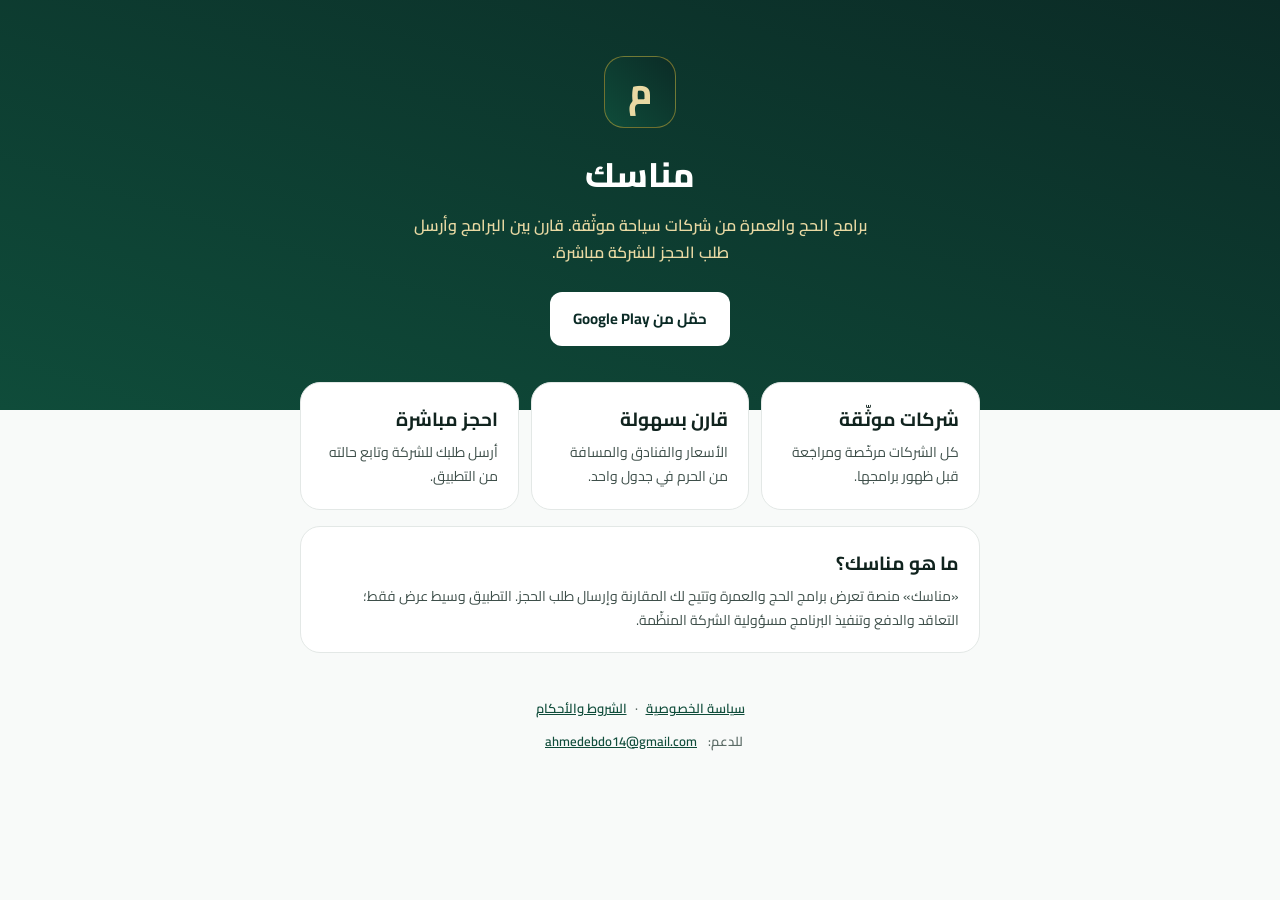
==== index.html @ dbce00e9 "Add files via upload" ====
<!doctype html>
<html lang="ar" dir="rtl">
<head>
<meta charset="utf-8">
<meta name="viewport" content="width=device-width, initial-scale=1">
<title>مناسك · برامج الحج والعمرة من شركات موثّقة</title>
<meta name="description" content="مناسك: قارن برامج الحج والعمرة من شركات سياحة موثّقة وأرسل طلب الحجز مباشرة.">
<meta property="og:type" content="website">
<meta property="og:site_name" content="مناسك">
<meta property="og:locale" content="ar_AR">
<meta property="og:title" content="مناسك">
<meta property="og:description" content="برامج الحج والعمرة من شركات موثّقة. قارن واحجز بسهولة.">
<meta property="og:image" content="https://manasik-app.github.io/og.png">
<meta property="og:image:width" content="1200">
<meta property="og:image:height" content="630">
<meta name="twitter:card" content="summary_large_image">
<meta name="theme-color" content="#0f4c3a">
<link rel="stylesheet" href="style.css">
</head>
<body>
<header class="hero">
  <div class="logo" aria-hidden="true">م</div>
  <h1>مناسك</h1>
  <p>برامج الحج والعمرة من شركات سياحة موثّقة. قارن بين البرامج وأرسل طلب الحجز للشركة مباشرة.</p>
  <a class="btn btn-light" href="https://play.google.com/store/apps/details?id=com.manasik.app">حمّل من Google Play</a>
</header>

<main class="wrap">
  <section class="features">
    <div class="card"><h2>شركات موثّقة</h2><p>كل الشركات مرخّصة ومراجَعة قبل ظهور برامجها.</p></div>
    <div class="card"><h2>قارن بسهولة</h2><p>الأسعار والفنادق والمسافة من الحرم في جدول واحد.</p></div>
    <div class="card"><h2>احجز مباشرة</h2><p>أرسل طلبك للشركة وتابع حالته من التطبيق.</p></div>
  </section>

  <div class="card">
    <h2>ما هو مناسك؟</h2>
    <p>«مناسك» منصة تعرض برامج الحج والعمرة وتتيح لك المقارنة وإرسال طلب الحجز. التطبيق وسيط عرض فقط؛ التعاقد والدفع وتنفيذ البرنامج مسؤولية الشركة المنظِّمة.</p>
  </div>
</main>

<footer>
  <a href="privacy.html">سياسة الخصوصية</a>·<a href="terms.html">الشروط والأحكام</a>
  <div style="margin-top:10px">للدعم: <a href="mailto:ahmedebdo14@gmail.com">ahmedebdo14@gmail.com</a></div>
</footer>
</body>
</html>
---- style.css ----
/* موقع مناسك الثابت — ألوان وخط التطبيق (Cairo مستضاف محليًا، بلا طلبات لجهات خارجية). */
@font-face { font-family: "Cairo"; font-weight: 400; src: url("fonts/Cairo-Regular.ttf") format("truetype"); font-display: swap; }
@font-face { font-family: "Cairo"; font-weight: 600; src: url("fonts/Cairo-SemiBold.ttf") format("truetype"); font-display: swap; }
@font-face { font-family: "Cairo"; font-weight: 700; src: url("fonts/Cairo-Bold.ttf") format("truetype"); font-display: swap; }
@font-face { font-family: "Cairo"; font-weight: 800; src: url("fonts/Cairo-ExtraBold.ttf") format("truetype"); font-display: swap; }

:root {
  --primary: #0f4c3a;
  --primary-dark: #0b2b26;
  --primary-soft: #e7f0ec;
  --gold: #d4af37;
  --gold-light: #e9d9a3;
  --bg: #f8faf9;
  --surface: #ffffff;
  --text: #10231e;
  --text-secondary: #5b6b66;
  --text-body: #3e4f4a;
  --border: #e3e8e6;
}

* { box-sizing: border-box; }
html { font-feature-settings: "locl" 0; }
body {
  margin: 0;
  font-family: "Cairo", system-ui, -apple-system, "Segoe UI", Tahoma, sans-serif;
  font-weight: 600;
  background: var(--bg);
  color: var(--text);
  line-height: 1.7;
}
a { color: var(--primary); }

.wrap { max-width: 720px; margin: 0 auto; padding: 0 20px; }

.hero {
  background: linear-gradient(to bottom left, var(--primary-dark), var(--primary));
  color: #fff;
  text-align: center;
  padding: 56px 20px 64px;
}
.logo {
  width: 72px; height: 72px; margin: 0 auto 18px;
  border-radius: 20px;
  background: linear-gradient(to bottom left, var(--primary-dark), var(--primary));
  border: 1px solid rgba(212, 175, 55, 0.5);
  display: flex; align-items: center; justify-content: center;
  color: var(--gold-light); font-size: 36px; font-weight: 800;
}
.hero h1 { margin: 0 0 8px; font-size: 34px; font-weight: 800; }
.hero p { margin: 0 auto 26px; max-width: 460px; color: var(--gold-light); font-size: 16px; font-weight: 600; }

.btn {
  display: inline-block; text-decoration: none; font-family: inherit;
  font-weight: 700; font-size: 15px; border-radius: 12px; padding: 13px 22px;
  border: 1px solid transparent; cursor: pointer;
}
.btn-light { background: #fff; color: var(--primary-dark); }
.btn-primary { background: var(--primary); color: #fff; }
.btn-secondary { background: var(--surface); color: var(--text); border-color: var(--border); font-weight: 600; font-size: 14px; }
.btn-block { display: block; text-align: center; }

.card {
  background: var(--surface); border: 1px solid var(--border); border-radius: 20px;
  padding: 20px; margin: 16px 0;
}
.card h2 { margin: 0 0 6px; font-size: 19px; font-weight: 700; }
.card p { margin: 0; color: var(--text-body); font-size: 14px; font-weight: 400; }

.features { display: grid; gap: 12px; margin: -28px 0 8px; }
@media (min-width: 640px) { .features { grid-template-columns: repeat(3, 1fr); } }
.features .card { margin: 0; }

footer { text-align: center; color: var(--text-secondary); font-size: 13px; padding: 28px 20px 40px; }
footer a { margin: 0 8px; }

/* الصفحات القانونية */
.doc { padding: 32px 0 8px; }
.doc h1 { font-size: 26px; font-weight: 800; margin: 0 0 4px; }
.doc .updated { color: var(--text-secondary); font-size: 13px; margin: 0 0 20px; }
.doc h2 { font-size: 17px; font-weight: 700; margin: 22px 0 4px; }
.doc p { margin: 0; color: var(--text-body); font-size: 15px; font-weight: 400; }
.back { display: inline-block; margin-top: 16px; font-size: 14px; }

/* صفحة فتح البرنامج */
.open { text-align: center; padding: 56px 0 24px; }
.open .logo { margin-bottom: 14px; }
.open h1 { font-size: 24px; font-weight: 800; margin: 0 0 6px; }
.open p { color: var(--text-secondary); margin: 0 0 22px; }
.open .btn { width: 100%; max-width: 360px; }
.open .btn + .btn { margin-top: 10px; }
.hidden { display: none; }
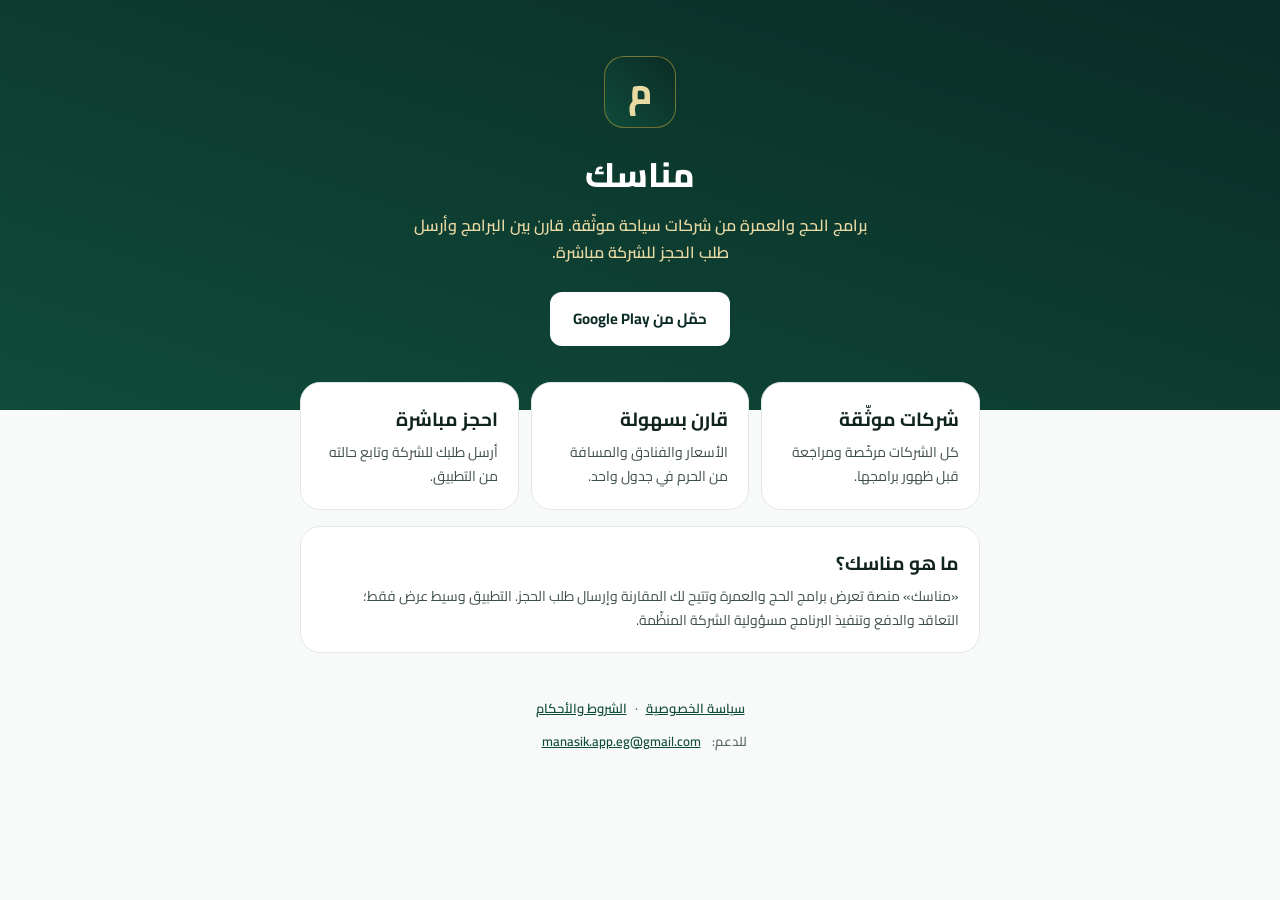
==== commit f8d16fe7: "Add files via upload" ====
--- a/index.html
+++ b/index.html
@@ -40,7 +40,7 @@
 
 <footer>
   <a href="privacy.html">سياسة الخصوصية</a>·<a href="terms.html">الشروط والأحكام</a>
-  <div style="margin-top:10px">للدعم: <a href="mailto:ahmedebdo14@gmail.com">ahmedebdo14@gmail.com</a></div>
+  <div style="margin-top:10px">للدعم: <a href="mailto:manasik.app.eg@gmail.com">manasik.app.eg@gmail.com</a></div>
 </footer>
 </body>
 </html>
--- a/style.css
+++ b/style.css
@@ -89,3 +89,6 @@
 .open .btn { width: 100%; max-width: 360px; }
 .open .btn + .btn { margin-top: 10px; }
 .hidden { display: none; }
+
+.doc ul { margin: 0; padding: 0 20px 0 0; color: var(--text-body); font-size: 15px; font-weight: 400; }
+.doc li { margin: 4px 0; }
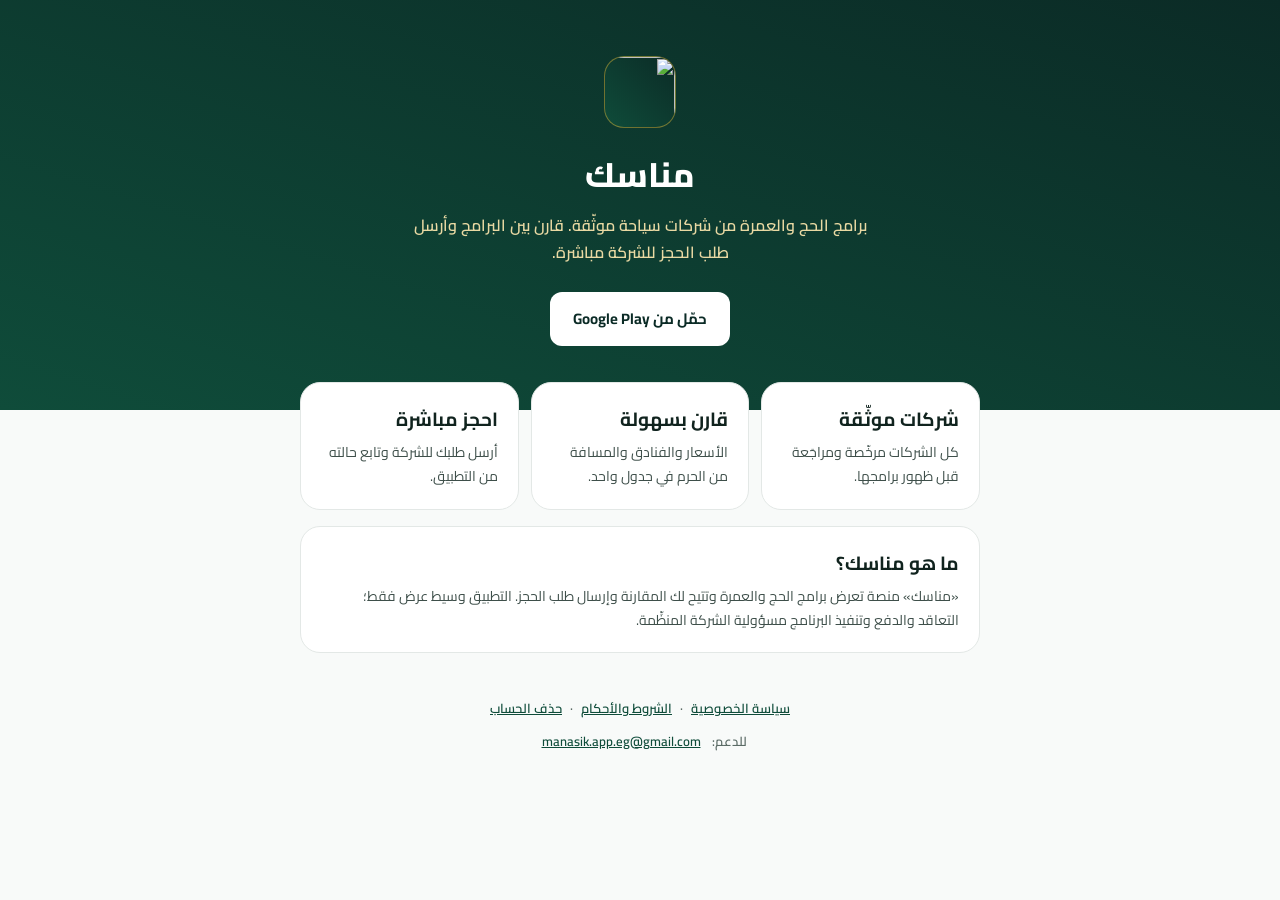
==== commit 45841769: "Add files via upload" ====
--- a/index.html
+++ b/index.html
@@ -15,11 +15,13 @@
 <meta property="og:image:height" content="630">
 <meta name="twitter:card" content="summary_large_image">
 <meta name="theme-color" content="#0f4c3a">
+<link rel="icon" type="image/png" href="favicon.png">
+<link rel="apple-touch-icon" href="apple-touch-icon.png">
 <link rel="stylesheet" href="style.css">
 </head>
 <body>
 <header class="hero">
-  <div class="logo" aria-hidden="true">م</div>
+  <img class="logo" src="logo.png" alt="" width="72" height="72">
   <h1>مناسك</h1>
   <p>برامج الحج والعمرة من شركات سياحة موثّقة. قارن بين البرامج وأرسل طلب الحجز للشركة مباشرة.</p>
   <a class="btn btn-light" href="https://play.google.com/store/apps/details?id=com.manasik.app">حمّل من Google Play</a>
@@ -39,7 +41,7 @@
 </main>
 
 <footer>
-  <a href="privacy.html">سياسة الخصوصية</a>·<a href="terms.html">الشروط والأحكام</a>
+  <a href="privacy.html">سياسة الخصوصية</a>·<a href="terms.html">الشروط والأحكام</a>·<a href="delete.html">حذف الحساب</a>
   <div style="margin-top:10px">للدعم: <a href="mailto:manasik.app.eg@gmail.com">manasik.app.eg@gmail.com</a></div>
 </footer>
 </body>
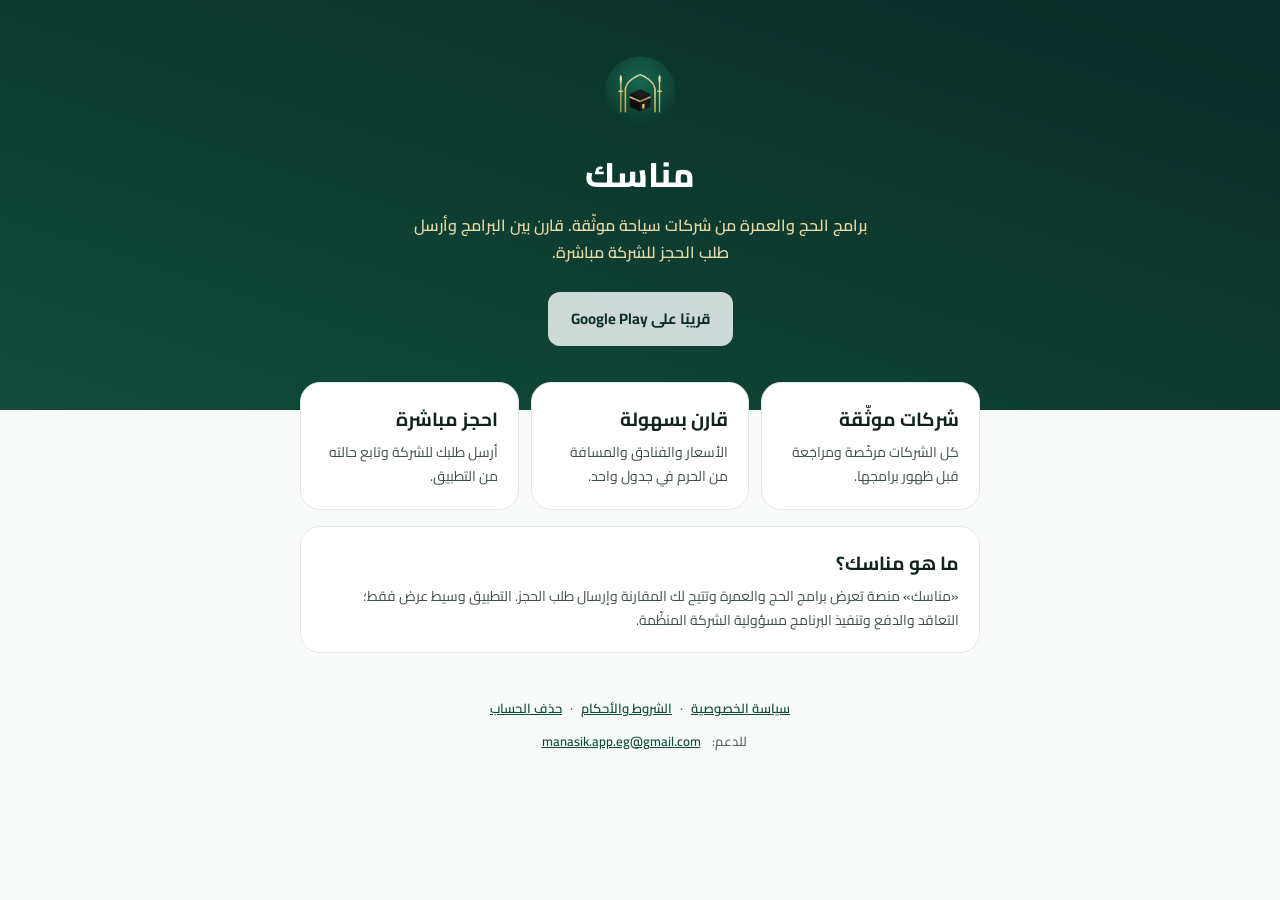
==== commit 562c3775: "Add files via upload" ====
--- a/index.html
+++ b/index.html
@@ -24,7 +24,9 @@
   <img class="logo" src="logo.png" alt="" width="72" height="72">
   <h1>مناسك</h1>
   <p>برامج الحج والعمرة من شركات سياحة موثّقة. قارن بين البرامج وأرسل طلب الحجز للشركة مباشرة.</p>
-  <a class="btn btn-light" href="https://play.google.com/store/apps/details?id=com.manasik.app">حمّل من Google Play</a>
+  <!-- TODO(نشر التطبيق): أعد الرابط بعد النشر على Google Play واستبدل الـ span التالي بـ:
+       <a class="btn btn-light" href="https://play.google.com/store/apps/details?id=com.manasik.app">حمّل من Google Play</a> -->
+  <span class="btn btn-light btn-disabled" aria-disabled="true">قريبًا على Google Play</span>
 </header>
 
 <main class="wrap">
--- a/style.css
+++ b/style.css
@@ -92,3 +92,7 @@
 
 .doc ul { margin: 0; padding: 0 20px 0 0; color: var(--text-body); font-size: 15px; font-weight: 400; }
 .doc li { margin: 4px 0; }
+.doc ol { margin: 0; padding: 0 22px 0 0; color: var(--text-body); font-size: 15px; font-weight: 400; }
+.doc ol li { margin: 6px 0; }
+img.logo { background: none; border: 0; border-radius: 50%; display: block; object-fit: contain; }
+.btn-disabled { opacity: 0.8; cursor: default; pointer-events: none; user-select: none; }
